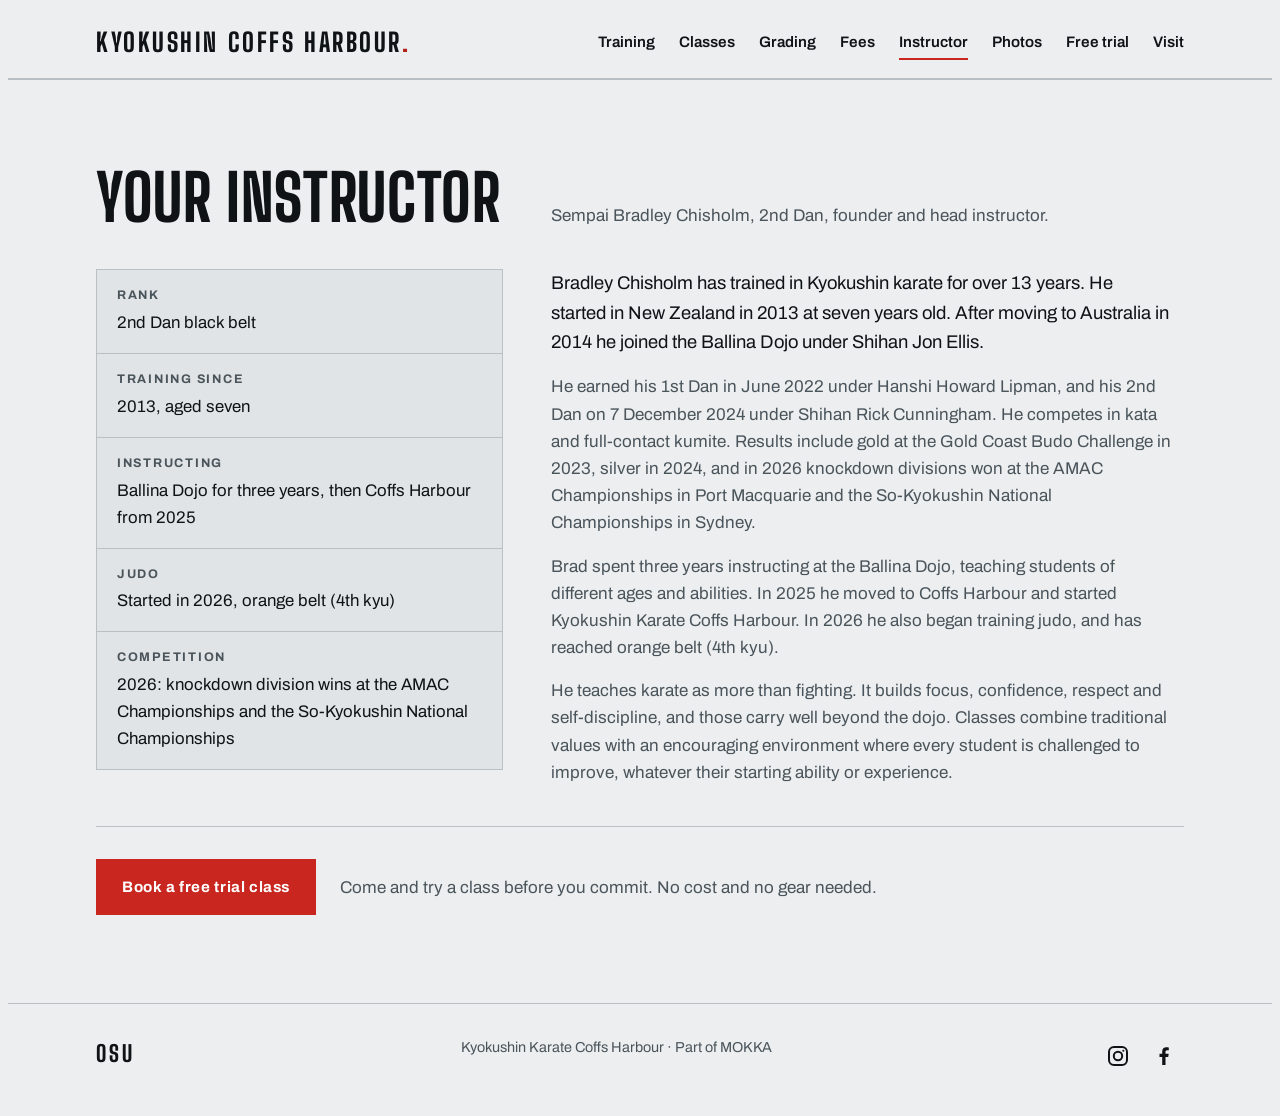
==== about.html @ 5a0f807f "Add files via upload" ====
<!doctype html>
<html lang="en-AU">
<head>
<meta charset="utf-8">
<meta name="viewport" content="width=device-width, initial-scale=1, viewport-fit=cover">
<title>Your instructor | Kyokushin Karate Coffs Harbour</title>
<meta name="description" content="Meet Sempai Bradley Chisholm, 2nd Dan, head instructor at Kyokushin Karate Coffs Harbour.">
<meta name="claude:viewport-fit-sides" content="cover">
<link rel="preconnect" href="https://fonts.googleapis.com">
<link rel="preconnect" href="https://fonts.gstatic.com" crossorigin>
<link rel="stylesheet" href="https://fonts.googleapis.com/css2?family=Big+Shoulders+Display:wght@700;800&family=Archivo:wght@400;500;600;700&display=swap">
<link rel="stylesheet" href="https://fonts.googleapis.com/css2?family=Noto+Serif+JP:wght@900&text=%E6%A5%B5%E7%9C%9F&display=swap">
<link rel="stylesheet" href="style.css">
</head>
<body>
<header class="bar">
  <div class="wrap">
    <a class="mark" href="index.html">Kyokushin Coffs Harbour<span>.</span></a>
    <nav aria-label="Main">
      <a href="index.html#train">Training</a>
      <a href="index.html#classes">Classes</a>
      <a href="index.html#grading">Grading</a>
      <a href="index.html#fees">Fees</a>
      <a href="about.html" aria-current="page">Instructor</a>
      <a href="photos.html">Photos</a>
      <a href="index.html#trial">Free trial</a>
      <a href="index.html#visit">Visit</a>
    </nav>
  </div>
</header>

<main id="top">
  <section id="about">
    <div class="wrap">
      <div class="section-head">
        <h1>Your instructor</h1>
        <p>Sempai Bradley Chisholm, 2nd Dan, founder and head instructor.</p>
      </div>
      <div class="about">
        <dl class="about-facts">
          <div><dt>Rank</dt><dd>2nd Dan black belt</dd></div>
          <div><dt>Training since</dt><dd>2013, aged seven</dd></div>
          <div><dt>Instructing</dt><dd>Ballina Dojo for three years, then Coffs Harbour from 2025</dd></div>
          <div><dt>Judo</dt><dd>Started in 2026, orange belt (4th kyu)</dd></div>
          <div><dt>Competition</dt><dd>2026: knockdown division wins at the AMAC Championships and the So-Kyokushin National Championships</dd></div>
        </dl>
        <div class="about-text">
          <p>Bradley Chisholm has trained in Kyokushin karate for over 13 years. He started in New Zealand in 2013 at seven years old. After moving to Australia in 2014 he joined the Ballina Dojo under Shihan Jon Ellis.</p>
          <p>He earned his 1st Dan in June 2022 under Hanshi Howard Lipman, and his 2nd Dan on 7 December 2024 under Shihan Rick Cunningham. He competes in kata and full-contact kumite. Results include gold at the Gold Coast Budo Challenge in 2023, silver in 2024, and in 2026 knockdown divisions won at the AMAC Championships in Port Macquarie and the So-Kyokushin National Championships in Sydney.</p>
          <p>Brad spent three years instructing at the Ballina Dojo, teaching students of different ages and abilities. In 2025 he moved to Coffs Harbour and started Kyokushin Karate Coffs Harbour. In 2026 he also began training judo, and has reached orange belt (4th kyu).</p>
          <p>He teaches karate as more than fighting. It builds focus, confidence, respect and self-discipline, and those carry well beyond the dojo. Classes combine traditional values with an encouraging environment where every student is challenged to improve, whatever their starting ability or experience.</p>
        </div>
      </div>
      <div class="page-cta">
        <a class="btn primary" href="index.html#trial">Book a free trial class</a>
        <p>Come and try a class before you commit. No cost and no gear needed.</p>
      </div>
    </div>
  </section>
</main>

<footer>
  <div class="wrap">
    <span class="osu">Osu</span>
    <span>Kyokushin Karate Coffs Harbour &middot; Part of MOKKA</span>
    <span class="foot-social"><a class="foot-icon" href="https://www.instagram.com/mokka.coffs.harbour/" target="_blank" rel="noopener" aria-label="Instagram" title="Instagram"><svg viewBox="0 0 24 24" width="24" height="24" fill="none" stroke="currentColor" stroke-width="2" stroke-linecap="round" stroke-linejoin="round" aria-hidden="true"><rect x="3" y="3" width="18" height="18" rx="5"/><circle cx="12" cy="12" r="4.2"/><circle cx="17.3" cy="6.7" r="1" fill="currentColor" stroke="none"/></svg></a><a class="foot-icon" href="https://www.facebook.com/profile.php?id=61577713940890" target="_blank" rel="noopener" aria-label="Facebook" title="Facebook"><svg viewBox="0 0 24 24" width="24" height="24" fill="currentColor" aria-hidden="true"><path d="M13.5 21v-8h2.7l.5-3.2h-3.2V7.9c0-.9.4-1.7 1.8-1.7h1.5V3.4c-.3 0-1.3-.2-2.4-.2-2.6 0-4.2 1.5-4.2 4.3v2.3H7.5V13h2.7v8h3.3z"/></svg></a></span>
  </div>
</footer>
</body>
</html>
---- style.css ----
/* Layout: one long page. Wordmark bar, hero with an oversized kanji, then a column of ruled sections. The belt order is the one structural device because it is the real path a student follows. */
  :root {
    --bg: #ECEEEF;
    --surface: #E1E4E6;
    --fg: #0F1316;
    --muted: #4A545B;
    --rule: #B9C0C5;
    --accent: #C8261E;
    --accent-ink: #B01E17;
    --on-accent: #FFFFFF;
    --font-display: "Big Shoulders Display", "Arial Narrow", Impact, sans-serif;
    --font-body: "Archivo", system-ui, -apple-system, "Segoe UI", sans-serif;
    --font-kanji: "Noto Serif JP", "Hiragino Mincho ProN", "Yu Mincho", serif;
    --belt-white: #F7F7F5;
    --belt-orange: #E8782A;
    --belt-blue: #2F6FB5;
    --belt-yellow: #F0C419;
    --belt-green: #2E8B57;
    --belt-brown: #6B4426;
    --belt-black: #15191C;
  }
  @media (prefers-color-scheme: dark) {
    :root:not([data-theme="light"]) {
      --bg: #0E1114;
      --surface: #171B1F;
      --fg: #ECEEEF;
      --muted: #9AA4AB;
      --rule: #2B3238;
      --accent: #FF5A4D;
      --accent-ink: #FF6B5E;
      --on-accent: #0E1114;
      --belt-black: #000000;
      color-scheme: dark;
    }
  }
  :root[data-theme="dark"] {
    --bg: #0E1114;
    --surface: #171B1F;
    --fg: #ECEEEF;
    --muted: #9AA4AB;
    --rule: #2B3238;
    --accent: #FF5A4D;
    --accent-ink: #FF6B5E;
    --on-accent: #0E1114;
    --belt-black: #000000;
    color-scheme: dark;
  }

  * { box-sizing: border-box; }
  html { scroll-behavior: smooth; }
  body {
    background: var(--bg);
    color: var(--fg);
    font-family: var(--font-body);
    font-size: 17px;
    line-height: 1.6;
  }
  a { color: inherit; }
  :focus-visible { outline: 3px solid var(--accent); outline-offset: 3px; }

  .wrap {
    max-width: 1120px;
    margin-inline: auto;
    padding-left: max(16px, env(safe-area-inset-left, 0px));
    padding-right: max(16px, env(safe-area-inset-right, 0px));
  }
  .wrap > * { min-width: 0; }

  h1, h2, h3 {
    font-family: var(--font-display);
    font-weight: 800;
    line-height: 0.95;
    letter-spacing: 0.01em;
    text-transform: uppercase;
    text-wrap: balance;
    margin: 0;
  }
  p { margin: 0; max-width: 62ch; }

  /* Header */
  .bar { border-bottom: 1px solid var(--rule); }
  .bar .wrap {
    display: flex;
    flex-wrap: wrap;
    align-items: center;
    justify-content: space-between;
    gap: 12px 32px;
    padding-block: 18px;
  }
  .mark {
    font-family: var(--font-display);
    font-weight: 800;
    font-size: 1.6rem;
    letter-spacing: 0.1em;
    text-transform: uppercase;
    text-decoration: none;
    line-height: 1;
  }
  .mark span { color: var(--accent-ink); }
  nav { display: flex; flex-wrap: wrap; gap: 6px 24px; font-size: 0.95rem; font-weight: 600; }
  nav a { text-decoration: none; padding-block: 4px; border-bottom: 2px solid transparent; }
  nav a:hover { border-bottom-color: var(--accent); }

  /* Hero */
  .hero .wrap {
    display: grid;
    grid-template-columns: minmax(0, 1.15fr) minmax(0, 0.85fr);
    gap: 24px 48px;
    align-items: center;
    padding-block: clamp(40px, 7vw, 88px);
  }
  .eyebrow {
    font-size: 0.8rem;
    font-weight: 700;
    letter-spacing: 0.16em;
    text-transform: uppercase;
    color: var(--accent-ink);
    margin-bottom: 16px;
  }
  .hero h1 { font-size: clamp(3.4rem, 9vw, 7rem); }
  .hero .lede { margin-top: 24px; font-size: 1.15rem; color: var(--muted); }
  .hero .lede strong { color: var(--fg); font-weight: 600; }
  .actions { display: flex; flex-wrap: wrap; gap: 12px; margin-top: 32px; }
  .btn {
    display: inline-block;
    font-weight: 700;
    font-size: 0.95rem;
    letter-spacing: 0.04em;
    text-decoration: none;
    padding: 14px 24px;
    border: 2px solid var(--fg);
  }
  .btn.primary { background: var(--accent); border-color: var(--accent); color: var(--on-accent); }
  .btn.primary:hover { background: var(--fg); border-color: var(--fg); color: var(--bg); }
  .btn.ghost:hover { background: var(--fg); color: var(--bg); }

  .kanji {
    font-family: var(--font-kanji);
    font-weight: 900;
    font-size: clamp(9rem, 26vw, 21rem);
    line-height: 0.82;
    color: var(--fg);
    writing-mode: vertical-rl;
    text-orientation: upright;
    justify-self: center;
    letter-spacing: 0.04em;
  }
  .kanji-caption {
    grid-column: 2;
    font-size: 0.85rem;
    color: var(--muted);
    text-align: center;
    margin-top: -8px;
  }
  .kanji-caption b { color: var(--fg); font-weight: 600; }

  /* Sections */
  section { border-top: 1px solid var(--rule); }
  section > .wrap { padding-block: clamp(48px, 7vw, 88px); }
  .section-head {
    display: grid;
    grid-template-columns: minmax(0, 0.9fr) minmax(0, 1.4fr);
    gap: 16px 48px;
    margin-bottom: 40px;
    align-items: end;
  }
  .section-head h1, .section-head h2 { font-size: clamp(2.4rem, 5.5vw, 4rem); }
  .section-head p { color: var(--muted); }

  /* Training */
  .trio { display: grid; grid-template-columns: repeat(3, minmax(0, 1fr)); gap: 0; border: 1px solid var(--rule); }
  .trio article { padding: 28px; border-right: 1px solid var(--rule); }
  .trio article:last-child { border-right: 0; }
  .jp {
    font-family: var(--font-display);
    font-weight: 700;
    font-size: 0.95rem;
    letter-spacing: 0.14em;
    text-transform: uppercase;
    color: var(--accent-ink);
    margin-bottom: 10px;
  }
  .trio h3 { font-size: 2.2rem; margin-bottom: 12px; }
  .trio p { color: var(--muted); font-size: 1rem; }

  /* Classes */
  .days { display: grid; grid-template-columns: repeat(2, minmax(0, 1fr)); gap: 24px; }
  .day { background: var(--surface); padding: 28px; display: grid; gap: 10px; align-content: start; }
  .day .when { font-family: var(--font-display); font-weight: 800; font-size: 3rem; line-height: 0.9; text-transform: uppercase; }
  .day .who { font-weight: 700; color: var(--accent-ink); letter-spacing: 0.06em; text-transform: uppercase; font-size: 0.8rem; }
  .day p { color: var(--muted); font-size: 1rem; }
  .where { margin-top: 24px; color: var(--muted); }
  .where b { color: var(--fg); }

  /* Belts */
  .ladder { list-style: none; margin: 0; padding: 0; display: grid; grid-template-columns: repeat(7, minmax(0, 1fr)); gap: 8px; }
  .ladder li { display: grid; gap: 10px; align-content: start; }
  .ladder .tape { height: 18px; background: var(--c); border: 1px solid var(--rule); }
  .ladder .name { font-family: var(--font-display); font-weight: 700; font-size: 1.25rem; letter-spacing: 0.06em; text-transform: uppercase; }
  .ladder-note { margin-top: 24px; color: var(--muted); }
  .ladder-title { font-size: 2rem; margin-bottom: 20px; }
  .junior-title { margin-top: 56px; }
  .ladder.junior { grid-template-columns: repeat(6, minmax(0, 1fr)); }
  .ladder.junior .tape {
    background: linear-gradient(var(--c), var(--c)) center / 100% 8px no-repeat, var(--base, var(--belt-white));
  }
  .ladder .detail { font-size: 0.88rem; line-height: 1.4; color: var(--muted); }
  .times { list-style: none; margin: 4px 0 0; padding: 0; display: grid; gap: 0; }
  .times li { display: flex; justify-content: space-between; align-items: baseline; gap: 16px; padding: 12px 0; border-top: 1px solid var(--rule); }
  .times span { font-weight: 700; letter-spacing: 0.06em; text-transform: uppercase; font-size: 0.8rem; color: var(--muted); }
  .times b { font-family: var(--font-display); font-weight: 800; font-size: 1.6rem; line-height: 1; font-variant-numeric: tabular-nums; }

  /* Fees */
  .fees-wrap { overflow-x: auto; }
  table { width: 100%; border-collapse: collapse; min-width: 420px; }
  th, td { text-align: left; padding: 18px 20px; border-bottom: 1px solid var(--rule); }
  thead th { font-size: 0.8rem; letter-spacing: 0.14em; text-transform: uppercase; color: var(--muted); font-weight: 700; }
  tbody th { font-family: var(--font-display); font-size: 1.7rem; font-weight: 800; text-transform: uppercase; }
  td { font-family: var(--font-display); font-weight: 800; font-size: 2.4rem; line-height: 1; font-variant-numeric: tabular-nums; }
  td small { font-family: var(--font-body); font-weight: 500; font-size: 0.85rem; color: var(--muted); margin-left: 6px; }
  .fees-note { margin-top: 20px; color: var(--muted); font-size: 0.95rem; }

  .extras { margin-top: 56px; }
  .extras h3 { font-size: 2rem; margin-bottom: 20px; }
  .extras dl { margin: 0; display: grid; grid-template-columns: repeat(auto-fit, minmax(150px, 1fr)); gap: 0; border: 1px solid var(--rule); }
  .extras .item { padding: 20px; border-right: 1px solid var(--rule); border-bottom: 1px solid var(--rule); margin: -1px 0 0 -1px; display: grid; gap: 6px; align-content: start; }
  .extras dt { font-size: 0.8rem; letter-spacing: 0.14em; text-transform: uppercase; color: var(--muted); font-weight: 700; }
  .extras dd { margin: 0; font-family: var(--font-display); font-weight: 800; font-size: 2.4rem; line-height: 1; font-variant-numeric: tabular-nums; }

  /* About */
  .about { display: grid; grid-template-columns: minmax(0, 0.9fr) minmax(0, 1.4fr); gap: 32px 48px; align-items: start; }
  .about-facts { margin: 0; border: 1px solid var(--rule); background: var(--surface); }
  .about-facts div { padding: 16px 20px; border-top: 1px solid var(--rule); }
  .about-facts div:first-child { border-top: 0; }
  .about-facts dt { font-weight: 700; letter-spacing: 0.14em; text-transform: uppercase; font-size: 0.78rem; color: var(--muted); }
  .about-facts dd { margin: 4px 0 0; font-size: 1.05rem; }
  .about-text { display: grid; gap: 16px; max-width: 62ch; }
  .about-text p { margin: 0; color: var(--muted); }
  .about-text p:first-child { color: var(--fg); font-size: 1.15rem; }

  /* Photos */
  .gallery { columns: 3 280px; column-gap: 16px; }
  .gallery figure { margin: 0 0 16px; break-inside: avoid; }
  .gallery img { display: block; width: 100%; height: auto; border: 1px solid var(--rule); background: var(--surface); }
  .gallery figcaption { margin-top: 8px; font-size: 0.9rem; color: var(--muted); }

  /* Trial form */
  .trial-form { display: grid; gap: 20px; max-width: 760px; }
  .form-grid { display: grid; grid-template-columns: repeat(2, minmax(0, 1fr)); gap: 20px 24px; }
  .field { display: grid; gap: 8px; align-content: start; min-width: 0; }
  .field.wide { grid-column: 1 / -1; }
  .field label { font-weight: 700; letter-spacing: 0.1em; text-transform: uppercase; font-size: 0.78rem; color: var(--muted); }
  .field label small { text-transform: none; letter-spacing: 0; font-weight: 400; font-size: 0.85rem; }
  .field input, .field select, .field textarea {
    width: 100%;
    font: inherit;
    font-size: 1rem;
    color: var(--fg);
    background: var(--surface);
    border: 1px solid var(--rule);
    border-radius: 0;
    padding: 13px 14px;
    min-width: 0;
  }
  .field textarea { min-height: 120px; resize: vertical; }
  .field input:focus-visible, .field select:focus-visible, .field textarea:focus-visible { outline: 3px solid var(--accent); outline-offset: 1px; border-color: var(--fg); }
  .hp { position: absolute; left: -9999px; width: 1px; height: 1px; overflow: hidden; }
  .form-actions { display: flex; flex-wrap: wrap; align-items: center; gap: 16px 24px; }
  button.btn { font-family: inherit; cursor: pointer; background: transparent; color: var(--fg); }
  button.btn.primary { background: var(--accent); color: var(--on-accent); }
  button.btn:disabled { opacity: 0.6; cursor: wait; }
  .form-note { color: var(--muted); font-size: 0.9rem; }
  .form-status { min-height: 1.5em; font-weight: 600; }
  .form-status.ok { color: var(--fg); border-left: 4px solid var(--accent); padding-left: 12px; }
  .form-status.err { color: var(--accent-ink); }

  /* Visit */
  .visit { display: grid; grid-template-columns: minmax(0, 1fr) minmax(0, 1fr); gap: 32px 48px; }
  .visit h3 { font-size: 1.8rem; margin-bottom: 12px; }
  .visit p { color: var(--muted); }
  .visit ul { margin: 0; padding-left: 1.1em; color: var(--muted); display: grid; gap: 8px; }
  .visit .contact-list { list-style: none; margin: 20px 0 0; padding: 0; display: grid; gap: 0; color: var(--fg); }
  .visit .contact-list li { display: grid; grid-template-columns: 5.5rem minmax(0, 1fr); gap: 12px; padding: 14px 0; border-top: 1px solid var(--rule); }
  .visit .contact-list span { font-weight: 700; letter-spacing: 0.14em; text-transform: uppercase; font-size: 0.8rem; color: var(--muted); padding-top: 3px; }
  .visit .contact-list a { overflow-wrap: anywhere; }
  .visit .contact-list .social-links { display: flex; flex-wrap: wrap; gap: 10px; padding-top: 0; letter-spacing: 0; text-transform: none; font-size: 1rem; }
  .visit .contact-list .social-links a.icon-btn { display: inline-flex; align-items: center; justify-content: center; width: 48px; height: 48px; padding: 0; }
  .icon-btn svg, .foot-icon svg { display: block; }
  .visit .contact-list address { font-style: normal; }

  footer { border-top: 1px solid var(--rule); }
  footer .wrap { padding-block: 32px; display: flex; flex-wrap: wrap; gap: 8px 32px; justify-content: space-between; color: var(--muted); font-size: 0.9rem; }
  .foot-social { display: inline-flex; gap: 6px; align-items: center; }
  .foot-icon { display: inline-flex; align-items: center; justify-content: center; width: 40px; height: 40px; color: var(--fg); }
  .foot-icon:hover { color: var(--accent-ink); }
  footer .osu { font-family: var(--font-display); font-weight: 800; font-size: 1.4rem; letter-spacing: 0.14em; color: var(--fg); text-transform: uppercase; }

  @media (max-width: 860px) {
    .hero .wrap { grid-template-columns: minmax(0, 1fr); }
    .kanji { order: -1; justify-self: start; writing-mode: horizontal-tb; font-size: clamp(6rem, 30vw, 10rem); line-height: 1; }
    .kanji-caption { grid-column: 1; order: -1; text-align: left; margin-top: -16px; }
    .section-head { grid-template-columns: minmax(0, 1fr); }
    .trio { grid-template-columns: minmax(0, 1fr); }
    .trio article { border-right: 0; border-bottom: 1px solid var(--rule); }
    .trio article:last-child { border-bottom: 0; }
    .days { grid-template-columns: minmax(0, 1fr); }
    .ladder, .ladder.junior { grid-template-columns: repeat(2, minmax(0, 1fr)); gap: 20px 16px; }
    .visit { grid-template-columns: minmax(0, 1fr); }
    .about { grid-template-columns: minmax(0, 1fr); }
    .form-grid { grid-template-columns: minmax(0, 1fr); }
    table { min-width: 0; }
    th, td { padding: 14px 8px; }
    thead th { font-size: 0.7rem; letter-spacing: 0.06em; }
    tbody th { font-size: 1.3rem; }
    td { font-size: 1.8rem; }
    td small { display: block; margin: 4px 0 0; }
  }
  @media (prefers-reduced-motion: reduce) {
    html { scroll-behavior: auto; }
  }

  nav a[aria-current="page"] { border-bottom-color: var(--accent); }
  .page-cta { margin-top: 40px; display: flex; flex-wrap: wrap; align-items: center; gap: 16px 24px; padding-top: 32px; border-top: 1px solid var(--rule); }
  .page-cta p { margin: 0; color: var(--muted); }
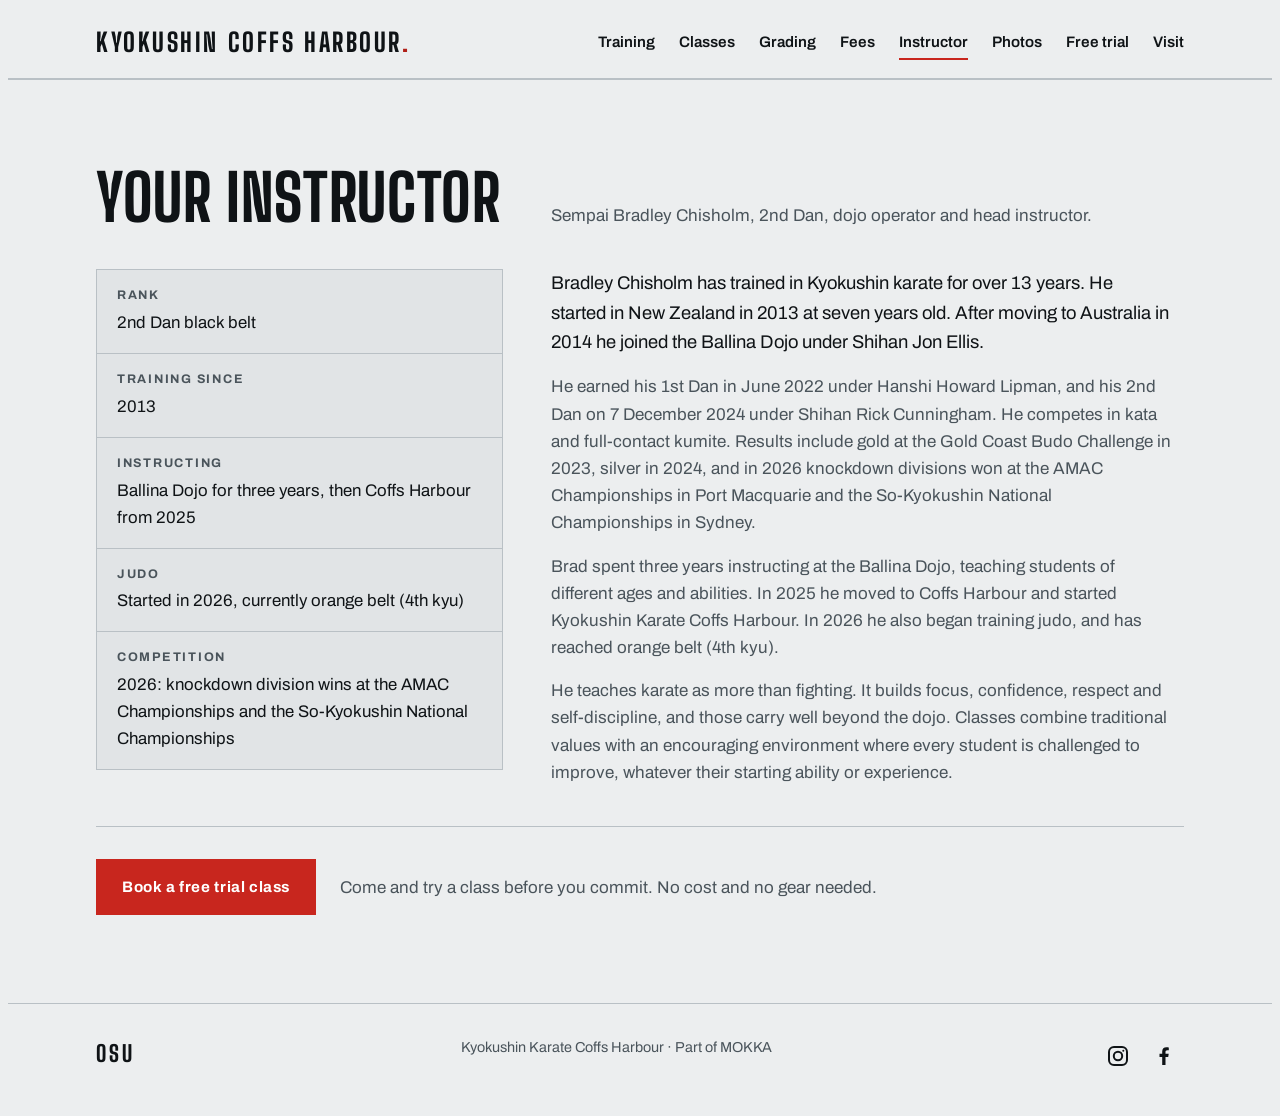
==== commit 1741adf7: "Update instructor details in about.html - from founder to operator" ====
--- a/about.html
+++ b/about.html
@@ -11,6 +11,7 @@
 <link rel="stylesheet" href="https://fonts.googleapis.com/css2?family=Big+Shoulders+Display:wght@700;800&family=Archivo:wght@400;500;600;700&display=swap">
 <link rel="stylesheet" href="https://fonts.googleapis.com/css2?family=Noto+Serif+JP:wght@900&text=%E6%A5%B5%E7%9C%9F&display=swap">
 <link rel="stylesheet" href="style.css">
+<script src="site.js"></script>
 </head>
 <body>
 <header class="bar">
@@ -34,14 +35,14 @@
     <div class="wrap">
       <div class="section-head">
         <h1>Your instructor</h1>
-        <p>Sempai Bradley Chisholm, 2nd Dan, founder and head instructor.</p>
+        <p>Sempai Bradley Chisholm, 2nd Dan, dojo operator and head instructor.</p>
       </div>
       <div class="about">
         <dl class="about-facts">
           <div><dt>Rank</dt><dd>2nd Dan black belt</dd></div>
-          <div><dt>Training since</dt><dd>2013, aged seven</dd></div>
+          <div><dt>Training since</dt><dd>2013</dd></div>
           <div><dt>Instructing</dt><dd>Ballina Dojo for three years, then Coffs Harbour from 2025</dd></div>
-          <div><dt>Judo</dt><dd>Started in 2026, orange belt (4th kyu)</dd></div>
+          <div><dt>Judo</dt><dd>Started in 2026, currently orange belt (4th kyu)</dd></div>
           <div><dt>Competition</dt><dd>2026: knockdown division wins at the AMAC Championships and the So-Kyokushin National Championships</dd></div>
         </dl>
         <div class="about-text">
--- a/style.css
+++ b/style.css
@@ -200,7 +200,7 @@
   .ladder-note { margin-top: 24px; color: var(--muted); }
   .ladder-title { font-size: 2rem; margin-bottom: 20px; }
   .junior-title { margin-top: 56px; }
-  .ladder.junior { grid-template-columns: repeat(6, minmax(0, 1fr)); }
+  .ladder.junior { grid-template-columns: repeat(7, minmax(0, 1fr)); }
   .ladder.junior .tape {
     background: linear-gradient(var(--c), var(--c)) center / 100% 8px no-repeat, var(--base, var(--belt-white));
   }
@@ -322,3 +322,127 @@
   nav a[aria-current="page"] { border-bottom-color: var(--accent); }
   .page-cta { margin-top: 40px; display: flex; flex-wrap: wrap; align-items: center; gap: 16px 24px; padding-top: 32px; border-top: 1px solid var(--rule); }
   .page-cta p { margin: 0; color: var(--muted); }
+
+  /* ---------- Motion ---------- */
+  /* Hover polish. Only on devices that really hover, so phones do not get stuck states. */
+  .btn, nav a, .day, .trio article, .card, .gallery img, .ladder .tape { transition: transform 0.25s ease, box-shadow 0.25s ease, background-color 0.2s ease, color 0.2s ease, border-color 0.2s ease; }
+  @media (hover: hover) {
+    .btn:hover { transform: translateY(-2px); box-shadow: 0 6px 16px rgba(0, 0, 0, 0.18); }
+    .day:hover, .card:hover { transform: translateY(-3px); box-shadow: 0 10px 24px rgba(0, 0, 0, 0.12); }
+    .trio article:hover { background: var(--surface); }
+    .ladder li:hover .tape { transform: scaleY(1.5); }
+  }
+
+  /* Hero entrance, played once on load. */
+  @media (prefers-reduced-motion: no-preference) {
+    @keyframes rise { from { opacity: 0; transform: translateY(22px); } to { opacity: 1; transform: none; } }
+    @keyframes settle { from { opacity: 0; transform: scale(0.94); } to { opacity: 1; transform: none; } }
+    .hero .eyebrow { animation: rise 0.7s ease both; }
+    .hero h1 { animation: rise 0.8s 0.1s ease both; }
+    .hero .lede { animation: rise 0.8s 0.25s ease both; }
+    .hero .actions { animation: rise 0.8s 0.4s ease both; }
+    .hero .kanji { animation: settle 1s 0.2s ease both; }
+    .hero .kanji-caption { animation: rise 0.8s 0.6s ease both; }
+  }
+
+  /* Scroll reveal. Elements are only hidden once site.js has run and tagged them.
+     site.js skips all of this when the visitor prefers reduced motion. */
+  body { overflow-x: hidden; overflow-x: clip; }
+  .hero { overflow: clip; }
+  .js .reveal {
+    opacity: 0;
+    transform: translate(var(--rx, 0), var(--ry, 24px));
+    transition: opacity 0.7s ease, transform 0.8s cubic-bezier(0.2, 0.7, 0.2, 1);
+  }
+  .js .reveal.in { opacity: 1; transform: none; }
+  /* The two class days slide in from opposite sides. */
+  .days .day:nth-child(odd) { --rx: -20px; --ry: 0px; }
+  .days .day:nth-child(even) { --rx: 20px; --ry: 0px; }
+
+  @media (prefers-reduced-motion: no-preference) {
+    /* Scroll progress, a thin red line across the top of the window. */
+    .scroll-progress {
+      position: fixed; top: 0; left: 0; right: 0; height: 3px; z-index: 90;
+      background: var(--accent); transform-origin: 0 50%; transform: scaleX(0);
+      pointer-events: none; opacity: 0; transition: opacity 0.3s ease;
+    }
+
+    /* Section rules draw across in red, then cool to the normal rule colour. */
+    .js section.rule-draw { position: relative; border-top-color: transparent; }
+    .js section.rule-draw::before {
+      content: ""; position: absolute; top: -1px; left: 0; right: 0; height: 1px;
+      background: var(--accent); transform: scaleX(0); transform-origin: 0 50%;
+      transition: transform 1.1s cubic-bezier(0.65, 0, 0.35, 1), background-color 0.8s ease 1.1s;
+    }
+    .js section.rule-draw.drawn::before { transform: none; background: var(--rule); }
+
+    /* Section headings wipe up from their baseline. */
+    .js .section-head h1, .js .section-head h2 {
+      clip-path: inset(-0.2em -0.2em -0.2em -0.2em);
+      transition: clip-path 0.8s cubic-bezier(0.2, 0.7, 0.2, 1) 0.1s, translate 0.8s cubic-bezier(0.2, 0.7, 0.2, 1) 0.1s;
+    }
+    .js .section-head:not(.in) h1, .js .section-head:not(.in) h2 { clip-path: inset(100% -0.2em -0.2em -0.2em); translate: 0 0.3em; }
+    .js .section-head p { transition: opacity 0.7s ease 0.35s; }
+    .js .section-head:not(.in) p { opacity: 0; }
+
+    /* Training cards: the Japanese term slides in after the card. */
+    .js .trio article .jp { transition: opacity 0.6s ease 0.3s, translate 0.6s cubic-bezier(0.2, 0.7, 0.2, 1) 0.3s; }
+    .js .trio article:not(.in) .jp { opacity: 0; translate: -12px 0; }
+
+    /* Class times tick in one row at a time. */
+    .js .day .times li { transition: opacity 0.5s ease, translate 0.5s ease; }
+    .js .day .times li:nth-child(2) { transition-delay: 0.12s; }
+    .js .day:not(.in) .times li { opacity: 0; translate: 0 8px; }
+
+    /* Belts are tied on in order, white through to black. */
+    .js .ladder .tape {
+      transform-origin: 0 50%;
+      transition: transform 0.25s ease, box-shadow 0.25s ease, background-color 0.2s ease, border-color 0.2s ease,
+        scale 0.6s cubic-bezier(0.2, 0.7, 0.2, 1) calc(var(--i, 0) * 110ms + 150ms);
+    }
+    .js .ladder .name, .js .ladder .detail { transition: opacity 0.5s ease calc(var(--i, 0) * 110ms + 300ms); }
+    .js .ladder:not(.in) .tape { scale: 0 1; }
+    .js .ladder:not(.in) .name, .js .ladder:not(.in) .detail { opacity: 0; }
+
+    /* Gear prices pop in one after another. */
+    .js .extras .item { transition: opacity 0.5s ease, translate 0.5s cubic-bezier(0.2, 0.7, 0.2, 1); }
+    .js .extras .item:nth-child(2) { transition-delay: 0.08s; }
+    .js .extras .item:nth-child(3) { transition-delay: 0.16s; }
+    .js .extras .item:nth-child(4) { transition-delay: 0.24s; }
+    .js .extras .item:nth-child(5) { transition-delay: 0.32s; }
+    .js .extras:not(.in) .item { opacity: 0; translate: 0 12px; }
+
+    /* Instructor facts slide in row by row. */
+    .js .about-facts > div { transition: opacity 0.5s ease calc(var(--i, 0) * 90ms + 150ms), translate 0.5s cubic-bezier(0.2, 0.7, 0.2, 1) calc(var(--i, 0) * 90ms + 150ms); }
+    .js .about-facts:not(.in) > div { opacity: 0; translate: -14px 0; }
+
+    /* Photos settle from a slight zoom as they appear. */
+    .js .gallery img { transition: transform 0.25s ease, box-shadow 0.25s ease, scale 1.3s cubic-bezier(0.2, 0.7, 0.2, 1); }
+    .js .gallery figure:not(.in) img { scale: 1.12; }
+
+    /* "Osu" in the footer closes up like a bow. */
+    footer .osu { transition: letter-spacing 1s cubic-bezier(0.2, 0.7, 0.2, 1), opacity 0.7s ease; }
+    .js footer .osu.reveal { transform: none; }
+    .js footer .osu:not(.in) { letter-spacing: 0.5em; }
+  }
+  @media (prefers-reduced-motion: reduce) {
+    .js .reveal { opacity: 1; transform: none; transition: none; }
+    .btn, nav a, .day, .trio article, .card, .gallery img, .ladder .tape { transition: none; }
+    .btn:hover, .day:hover, .card:hover, .ladder li:hover .tape { transform: none; }
+  }
+
+  /* Photo gallery: zoom on hover and a full-screen viewer. */
+  .gallery figure { overflow: hidden; }
+  .zoom { display: block; width: 100%; padding: 0; margin: 0; border: 0; background: none; cursor: zoom-in; overflow: hidden; }
+  @media (hover: hover) { .zoom:hover img { transform: scale(1.04); } }
+  .lb { position: fixed; inset: 0; z-index: 100; display: grid; grid-template-rows: minmax(0, 1fr) auto; place-items: center; gap: 12px; padding: 56px 16px 20px; background: rgba(5, 8, 10, 0.93); opacity: 0; visibility: hidden; transition: opacity 0.25s ease, visibility 0.25s; }
+  .lb.open { opacity: 1; visibility: visible; }
+  .lb img { max-width: 100%; max-height: 100%; width: auto; height: auto; object-fit: contain; border: 0; transition: opacity 0.2s ease; }
+  .lb img.swap { opacity: 0; }
+  .lb-cap { color: #D5DCE2; font-size: 0.95rem; text-align: center; min-height: 1.5em; }
+  .lb button { position: absolute; width: 48px; height: 48px; border: 0; border-radius: 50%; background: rgba(255, 255, 255, 0.14); color: #fff; font: inherit; font-size: 1.6rem; line-height: 1; cursor: pointer; display: grid; place-items: center; }
+  .lb button:hover { background: rgba(255, 255, 255, 0.28); }
+  .lb-close { top: 8px; right: 8px; }
+  .lb-prev { left: 8px; top: 50%; transform: translateY(-50%); }
+  .lb-next { right: 8px; top: 50%; transform: translateY(-50%); }
+  @media (prefers-reduced-motion: reduce) { .lb, .lb img { transition: none; } }
